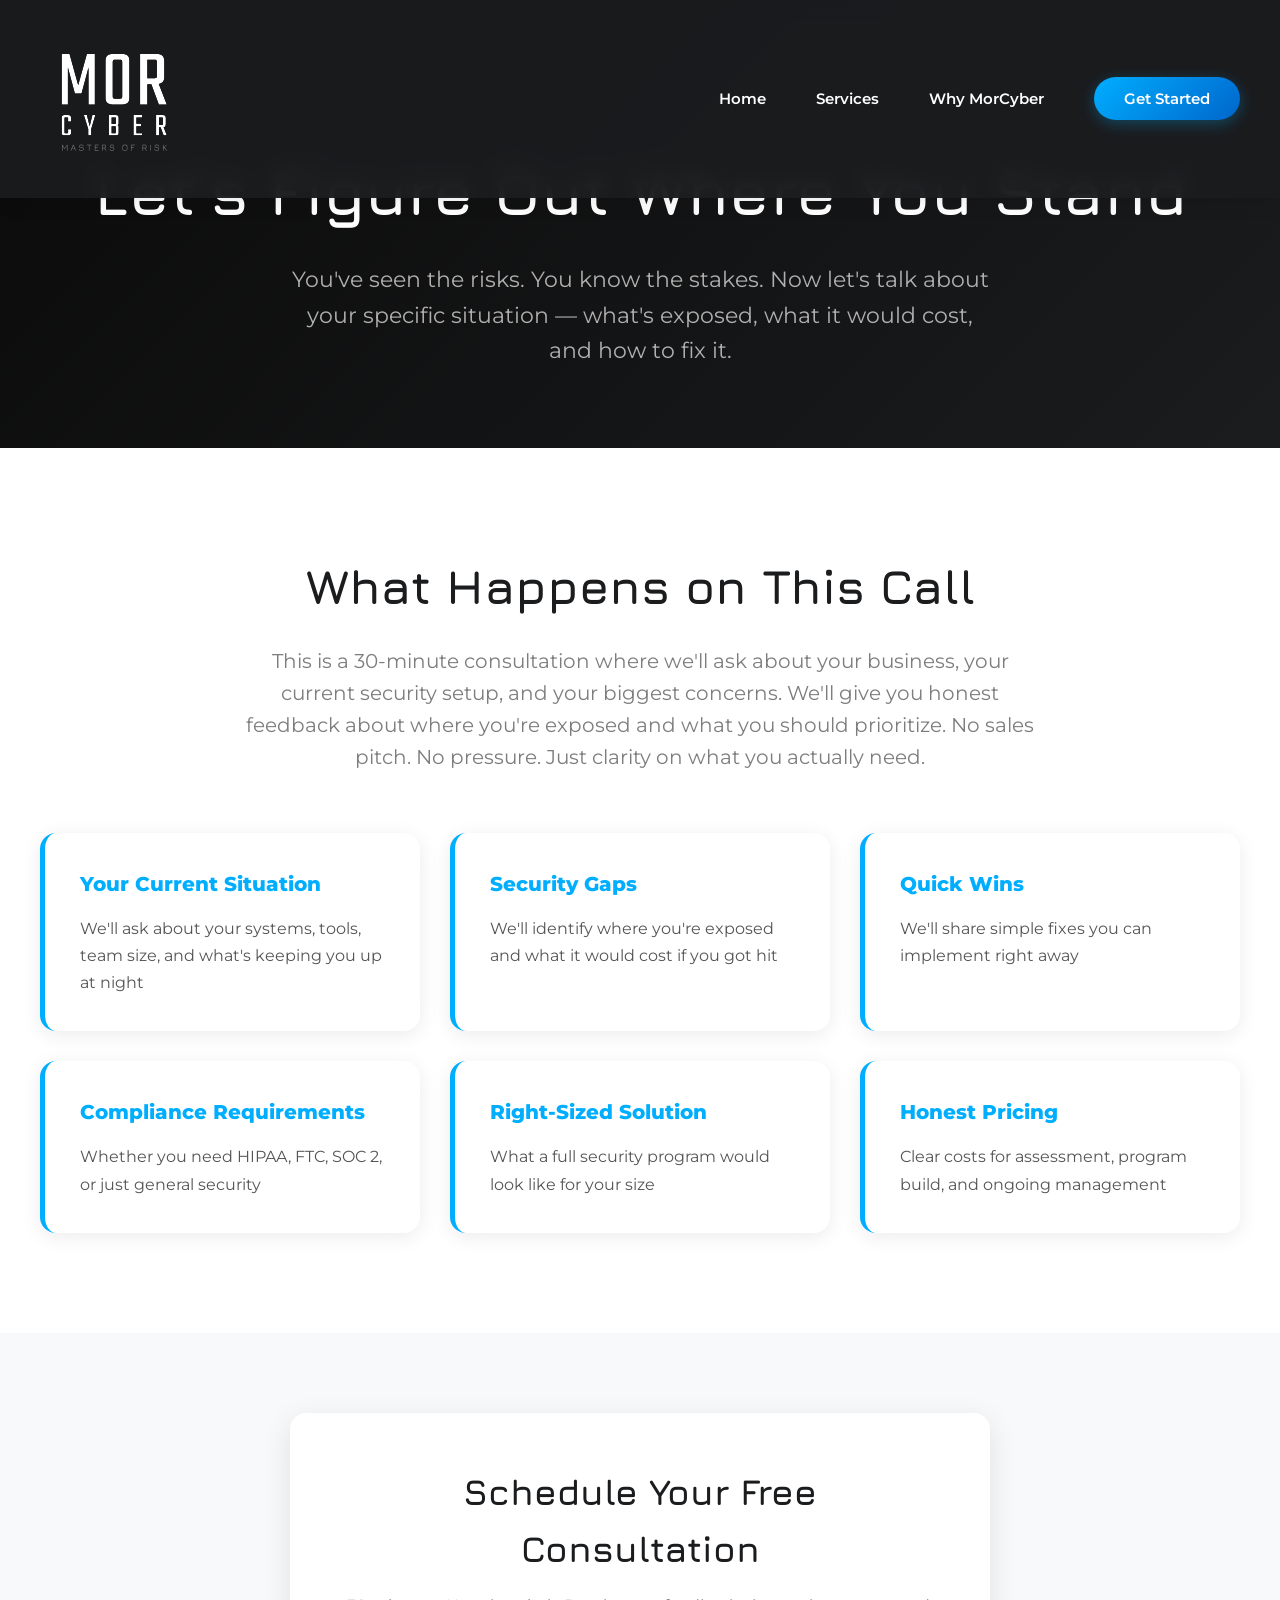
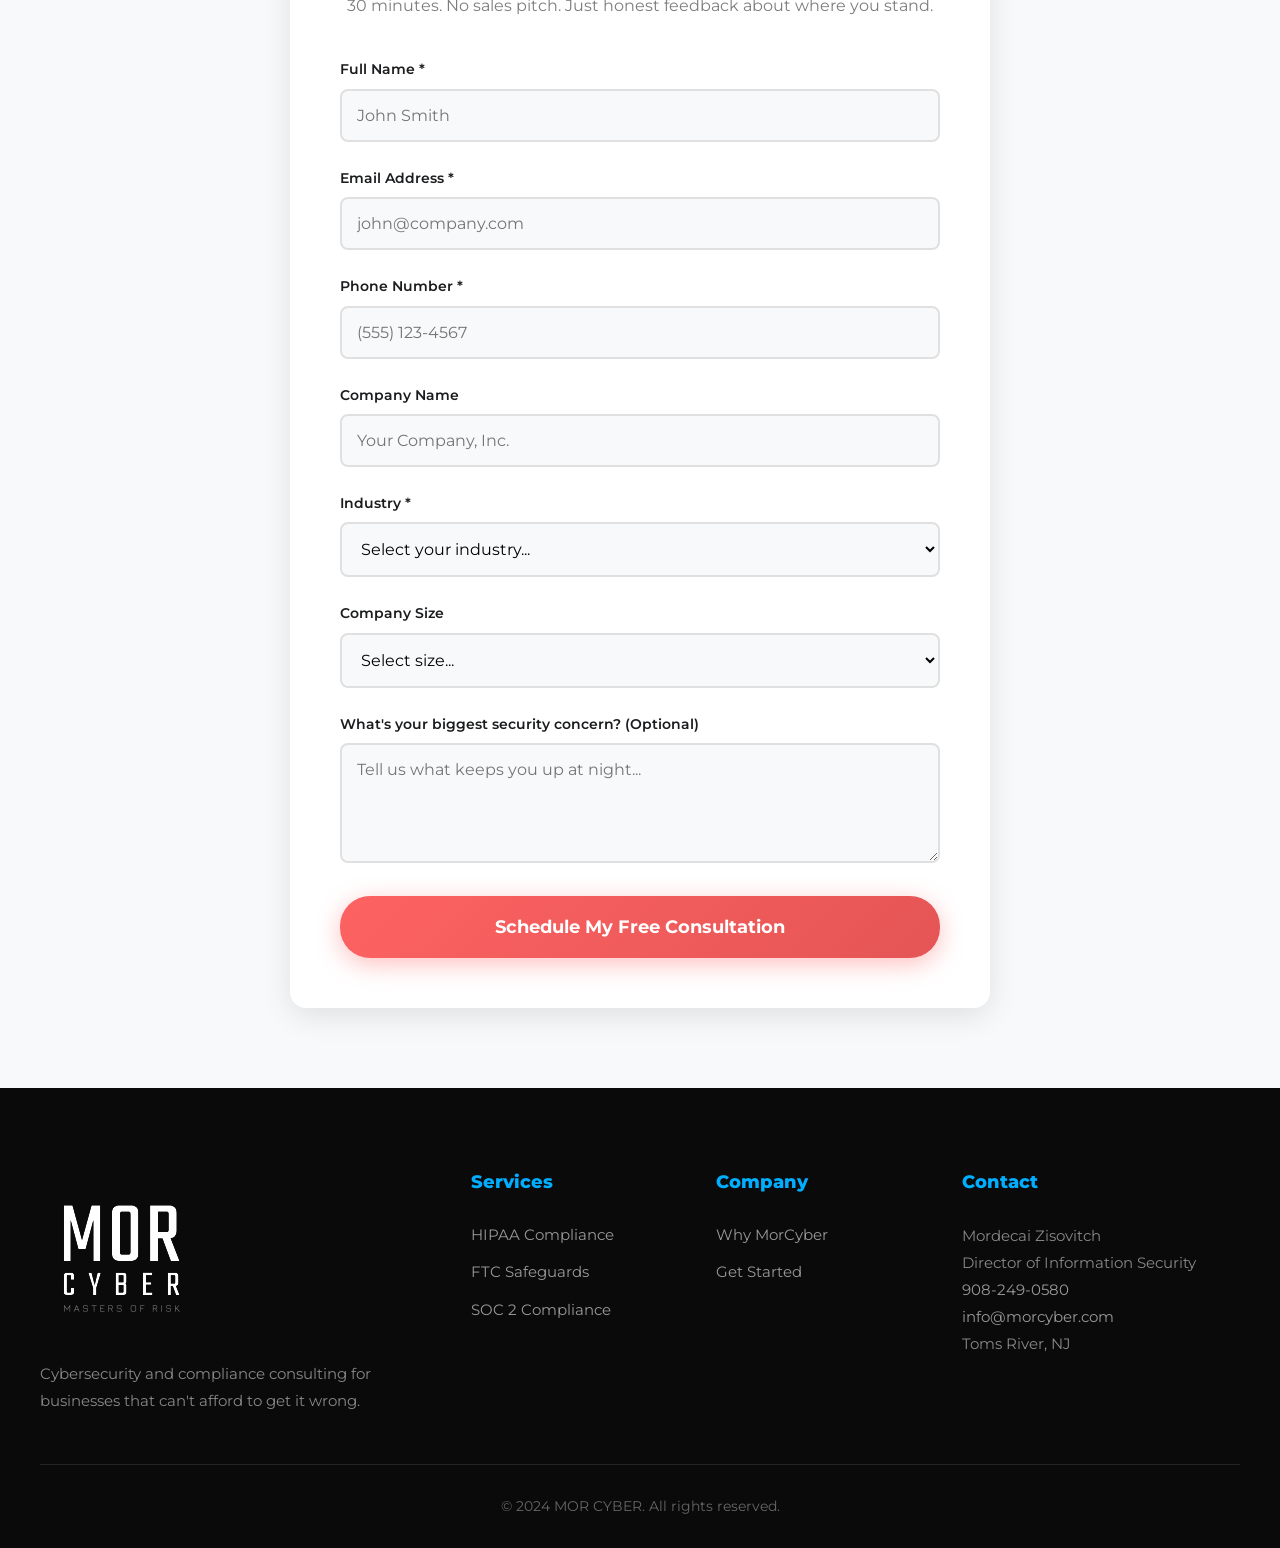
==== get-started.html @ 6b7b41a9 "Increase logo size in navigation and footer" ====
<!DOCTYPE html>
<html lang="en">
<head>
    <meta charset="UTF-8">
    <meta name="viewport" content="width=device-width, initial-scale=1.0">
    <title>Get Started - Free Consultation | MOR CYBER</title>
    <link rel="preconnect" href="https://fonts.googleapis.com">
    <link rel="preconnect" href="https://fonts.gstatic.com" crossorigin>
    <link href="https://fonts.googleapis.com/css2?family=Montserrat:wght@100;200;300;400;500;600;700;800;900&family=Jura:wght@300;400;500;600;700&family=Sofia+Sans+Condensed:wght@100;200;300;400;500;600;700;800;900&display=swap" rel="stylesheet">
    <style>
        @import url('https://fonts.googleapis.com/css2?family=Montserrat:wght@100;200;300;400;500;600;700;800;900&family=Jura:wght@300;400;500;600;700&family=Sofia+Sans+Condensed:wght@100;200;300;400;500;600;700;800;900&display=swap');
        
        * { margin: 0; padding: 0; box-sizing: border-box; }
        
        :root {
            --primary-white: #FFFFFF;
            --primary-black: #000000;
            --primary-gray: #7D7D7D;
            --accent-red: #FD6262;
            --accent-blue: #00AEFF;
            --dark-bg: #1B1C1E;
            --font-title: 'Jura', sans-serif;
            --font-body: 'Montserrat', sans-serif;
        }
        
        body { font-family: var(--font-body); color: var(--dark-bg); line-height: 1.6; }
        h1, h2, h3 { font-family: var(--font-title); }
        
        .navbar {
            position: fixed; top: 0; width: 100%;
            background: rgba(27, 28, 30, 0.95);
            backdrop-filter: blur(10px);
            padding: 20px 0; z-index: 1000;
            box-shadow: 0 2px 20px rgba(0,0,0,0.1);
        }
        .nav-container {
            max-width: 1400px; margin: 0 auto; padding: 0 40px;
            display: flex; justify-content: space-between; align-items: center;
        }
        .nav-menu {
            display: flex; list-style: none; gap: 50px; align-items: center;
        }
        .nav-menu a {
            color: var(--primary-white); text-decoration: none;
            font-weight: 600; font-size: 15px; transition: all 0.3s;
        }
        .nav-menu a:hover { color: var(--accent-blue); }
        .btn-nav {
            background: linear-gradient(135deg, var(--accent-blue) 0%, #0066cc 100%);
            padding: 12px 30px; border-radius: 30px;
            box-shadow: 0 4px 15px rgba(0,174,255,0.3);
        }
        
        .hero {
            background: linear-gradient(135deg, #0a0a0a 0%, var(--dark-bg) 100%);
            padding: 140px 40px 80px; text-align: center;
        }
        .hero h1 { font-size: 64px; font-weight: 700; color: var(--primary-white); margin-bottom: 20px; }
        .hero p { font-size: 22px; color: #b0b0b0; max-width: 700px; margin: 0 auto; }
        
        .section { padding: 100px 40px; }
        .container { max-width: 1400px; margin: 0 auto; }
        
        .what-grid { display: grid; grid-template-columns: repeat(3, 1fr); gap: 30px; margin-top: 40px; }
        .what-card {
            background: var(--primary-white);
            padding: 35px; border-radius: 16px;
            border-left: 5px solid var(--accent-blue);
            box-shadow: 0 4px 20px rgba(0,0,0,0.08);
        }
        .what-card h4 { font-size: 20px; color: var(--accent-blue); margin-bottom: 15px; font-weight: 800; }
        .what-card p { color: #555; line-height: 1.7; }
        
        .form-section { padding: 80px 40px; background: #f8f9fa; }
        .form-container {
            max-width: 700px; margin: 0 auto;
            background: var(--primary-white);
            padding: 50px; border-radius: 16px;
            box-shadow: 0 8px 30px rgba(0,0,0,0.1);
        }
        .form-group { margin-bottom: 25px; }
        .form-group label {
            display: block; font-weight: 600; margin-bottom: 8px;
            color: var(--dark-bg); font-size: 14px;
        }
        .form-group input,
        .form-group select,
        .form-group textarea {
            width: 100%; padding: 15px; font-size: 16px;
            font-family: var(--font-body);
            background: #f8f9fa; border: 2px solid #e0e0e0;
            border-radius: 8px; transition: border-color 0.3s;
        }
        .form-group input:focus,
        .form-group select:focus,
        .form-group textarea:focus {
            outline: none; border-color: var(--accent-blue);
            background: var(--primary-white);
        }
        .form-group textarea { min-height: 120px; resize: vertical; }
        .submit-btn {
            width: 100%; padding: 20px; font-size: 18px; font-weight: 700;
            font-family: var(--font-body);
            background: linear-gradient(135deg, var(--accent-red) 0%, #e55555 100%);
            color: var(--primary-white); border: none;
            border-radius: 30px; cursor: pointer;
            transition: all 0.3s;
            box-shadow: 0 6px 25px rgba(253,98,98,0.4);
        }
        .submit-btn:hover {
            transform: translateY(-3px);
            box-shadow: 0 8px 30px rgba(253,98,98,0.6);
        }
        
        .footer {
            background: #0a0a0a; color: var(--primary-white); padding: 80px 40px 30px;
        }
        .footer-content {
            max-width: 1400px; margin: 0 auto;
            display: grid; grid-template-columns: 2fr 1fr 1fr 1.5fr; gap: 60px;
            margin-bottom: 50px;
        }
        .footer-col h4 { color: var(--accent-blue); margin-bottom: 25px; font-size: 18px; font-weight: 800; }
        .footer-col ul { list-style: none; }
        .footer-col ul li { margin-bottom: 12px; }
        .footer-col a { color: #999; text-decoration: none; transition: color 0.3s; font-size: 15px; }
        .footer-col a:hover { color: var(--accent-blue); }
        .footer-col p { color: #888; font-size: 15px; line-height: 1.8; }
        .footer-bottom {
            border-top: 1px solid rgba(255,255,255,0.1);
            padding-top: 30px; text-align: center;
            max-width: 1400px; margin: 0 auto;
        }
        .footer-bottom p { color: #666; font-size: 14px; }
        
        @media (max-width: 1200px) {
            .what-grid { grid-template-columns: repeat(2, 1fr); }
        }
        @media (max-width: 768px) {
            .hero h1 { font-size: 42px; }
            .nav-menu { display: none; }
            .what-grid { grid-template-columns: 1fr; }
            .form-container { padding: 30px 20px; }
            .footer-content { grid-template-columns: 1fr; }
        }
    </style>
</head>
<body>
    <nav class="navbar">
        <div class="nav-container">
            <a href="index.html"><img src="MOR_Cyber_logo_.svg" alt="MOR CYBER" style="height: 150px;"></a>
            <ul class="nav-menu">
                <li><a href="index.html">Home</a></li>
                <li><a href="services.html">Services</a></li>
                <li><a href="why-morcyber.html">Why MorCyber</a></li>
                <li><a href="get-started.html" class="btn-nav">Get Started</a></li>
            </ul>
        </div>
    </nav>

    <section class="hero">
        <h1>Let's Figure Out Where You Stand</h1>
        <p>You've seen the risks. You know the stakes. Now let's talk about your specific situation — what's exposed, what it would cost, and how to fix it.</p>
    </section>

    <section class="section" style="background: white;">
        <div class="container">
            <div style="text-align: center; margin-bottom: 60px;">
                <h2 style="font-size: 48px; margin-bottom: 20px;">What Happens on This Call</h2>
                <p style="font-size: 20px; color: var(--primary-gray); max-width: 800px; margin: 0 auto;">This is a 30-minute consultation where we'll ask about your business, your current security setup, and your biggest concerns. We'll give you honest feedback about where you're exposed and what you should prioritize. No sales pitch. No pressure. Just clarity on what you actually need.</p>
            </div>

            <div class="what-grid">
                <div class="what-card">
                    <h4>Your Current Situation</h4>
                    <p>We'll ask about your systems, tools, team size, and what's keeping you up at night</p>
                </div>
                <div class="what-card">
                    <h4>Security Gaps</h4>
                    <p>We'll identify where you're exposed and what it would cost if you got hit</p>
                </div>
                <div class="what-card">
                    <h4>Quick Wins</h4>
                    <p>We'll share simple fixes you can implement right away</p>
                </div>
                <div class="what-card">
                    <h4>Compliance Requirements</h4>
                    <p>Whether you need HIPAA, FTC, SOC 2, or just general security</p>
                </div>
                <div class="what-card">
                    <h4>Right-Sized Solution</h4>
                    <p>What a full security program would look like for your size</p>
                </div>
                <div class="what-card">
                    <h4>Honest Pricing</h4>
                    <p>Clear costs for assessment, program build, and ongoing management</p>
                </div>
            </div>
        </div>
    </section>

    <section class="form-section">
        <div class="container">
            <div class="form-container">
                <h2 style="text-align: center; margin-bottom: 15px; font-size: 36px;">Schedule Your Free Consultation</h2>
                <p style="text-align: center; margin-bottom: 40px; color: var(--primary-gray); font-size: 16px;">30 minutes. No sales pitch. Just honest feedback about where you stand.</p>

                <form id="consultationForm">
                    <div class="form-group">
                        <label for="name">Full Name *</label>
                        <input type="text" id="name" name="name" required placeholder="John Smith">
                    </div>

                    <div class="form-group">
                        <label for="email">Email Address *</label>
                        <input type="email" id="email" name="email" required placeholder="john@company.com">
                    </div>

                    <div class="form-group">
                        <label for="phone">Phone Number *</label>
                        <input type="tel" id="phone" name="phone" required placeholder="(555) 123-4567">
                    </div>

                    <div class="form-group">
                        <label for="company">Company Name</label>
                        <input type="text" id="company" name="company" placeholder="Your Company, Inc.">
                    </div>

                    <div class="form-group">
                        <label for="industry">Industry *</label>
                        <select id="industry" name="industry" required>
                            <option value="">Select your industry...</option>
                            <option value="healthcare">Healthcare</option>
                            <option value="financial">Financial Services / Auto Dealers</option>
                            <option value="technology">Technology / SaaS</option>
                            <option value="professional">Professional Services</option>
                            <option value="manufacturing">Manufacturing</option>
                            <option value="retail">Retail / E-commerce</option>
                            <option value="other">Other</option>
                        </select>
                    </div>

                    <div class="form-group">
                        <label for="employees">Company Size</label>
                        <select id="employees" name="employees">
                            <option value="">Select size...</option>
                            <option value="1-10">1-10 employees</option>
                            <option value="11-50">11-50 employees</option>
                            <option value="51-200">51-200 employees</option>
                            <option value="201-500">201-500 employees</option>
                            <option value="500+">500+ employees</option>
                        </select>
                    </div>

                    <div class="form-group">
                        <label for="message">What's your biggest security concern? (Optional)</label>
                        <textarea id="message" name="message" placeholder="Tell us what keeps you up at night..."></textarea>
                    </div>

                    <button type="submit" class="submit-btn">Schedule My Free Consultation</button>
                </form>
            </div>
        </div>
    </section>

    <footer class="footer">
        <div class="footer-content">
            <div class="footer-col">
                <img src="MOR_Cyber_logo_.svg" alt="MOR CYBER" style="height: 165px; margin-bottom: 20px;">
                <p>Cybersecurity and compliance consulting for businesses that can't afford to get it wrong.</p>
            </div>
            <div class="footer-col">
                <h4>Services</h4>
                <ul>
                    <li><a href="services.html#hipaa">HIPAA Compliance</a></li>
                    <li><a href="services.html#ftc">FTC Safeguards</a></li>
                    <li><a href="services.html#soc2">SOC 2 Compliance</a></li>
                </ul>
            </div>
            <div class="footer-col">
                <h4>Company</h4>
                <ul>
                    <li><a href="why-morcyber.html">Why MorCyber</a></li>
                    <li><a href="get-started.html">Get Started</a></li>
                </ul>
            </div>
            <div class="footer-col">
                <h4>Contact</h4>
                <p>Mordecai Zisovitch<br>Director of Information Security</p>
                <p><a href="tel:908-249-0580">908-249-0580</a></p>
                <p><a href="mailto:info@morcyber.com">info@morcyber.com</a></p>
                <p>Toms River, NJ</p>
            </div>
        </div>
        <div class="footer-bottom">
            <p>&copy; 2024 MOR CYBER. All rights reserved.</p>
        </div>
    </footer>

    <script src="script.js"></script>
</body>
</html>
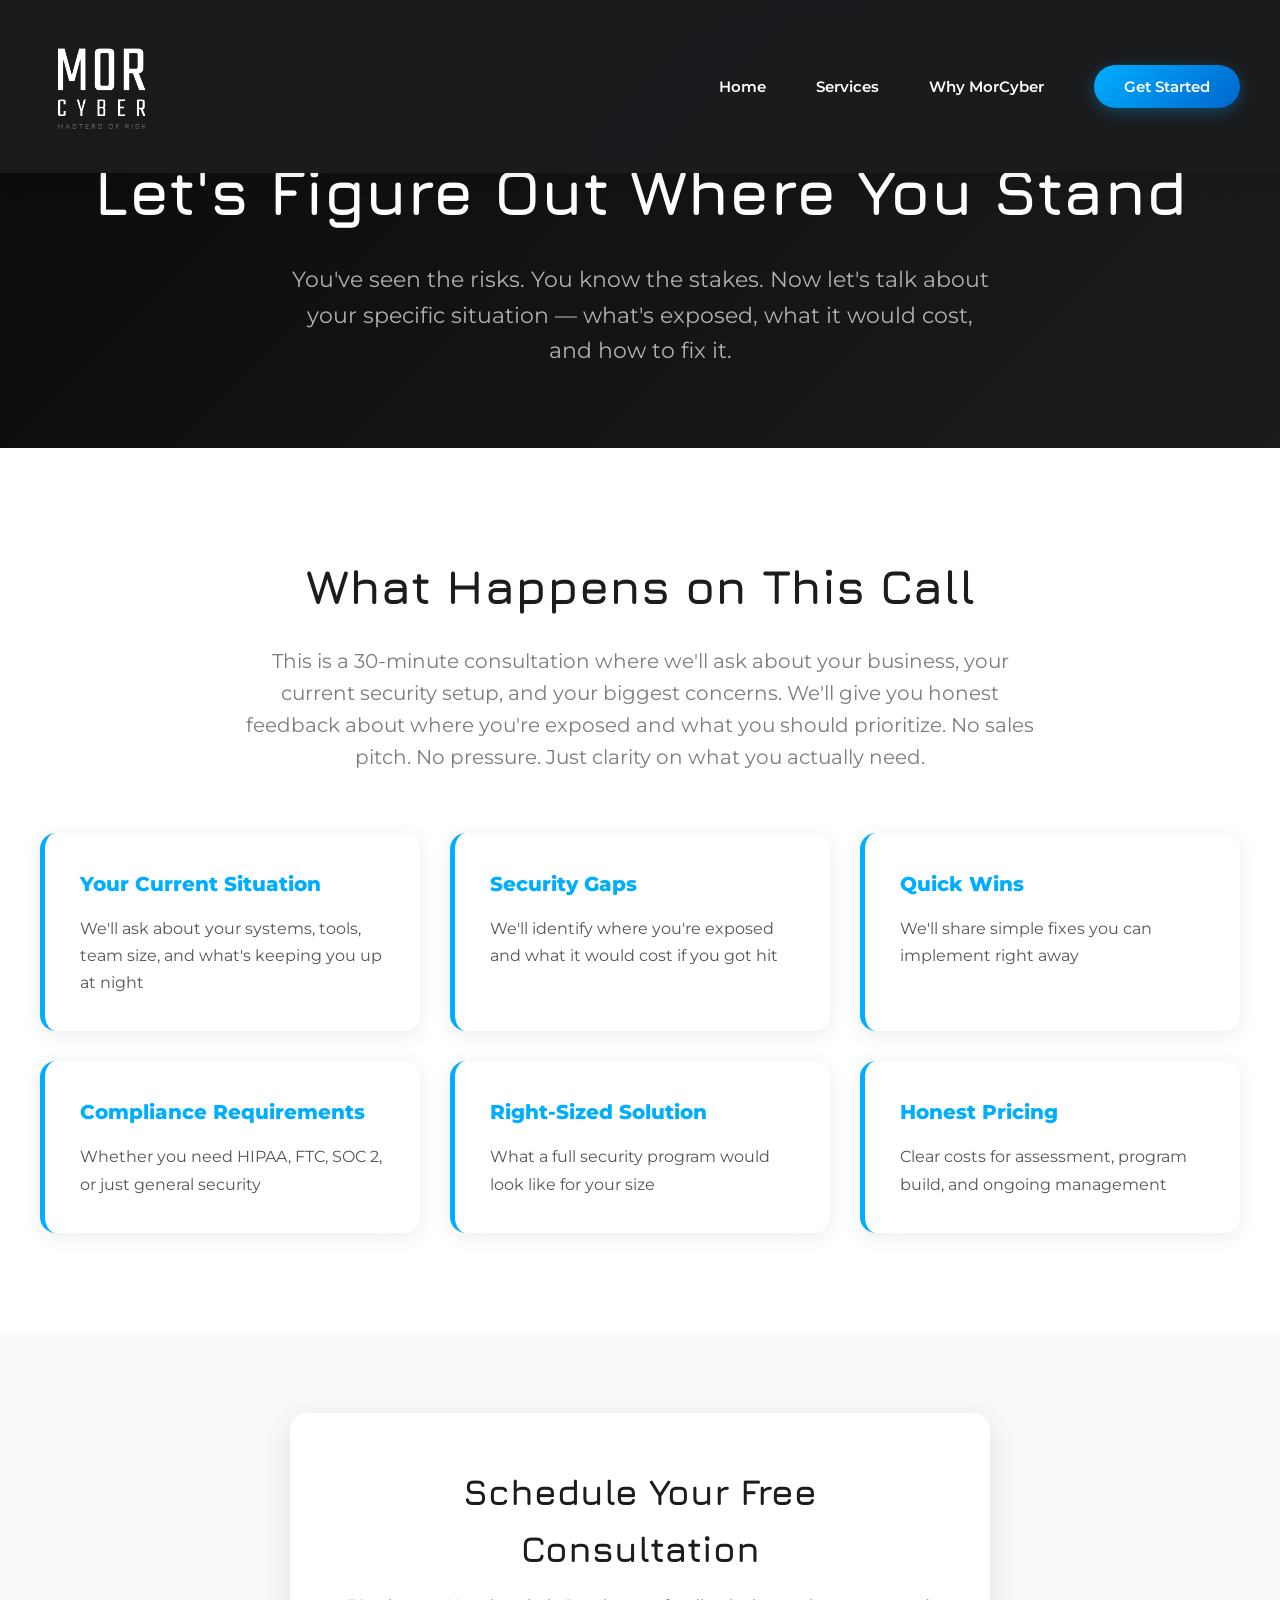
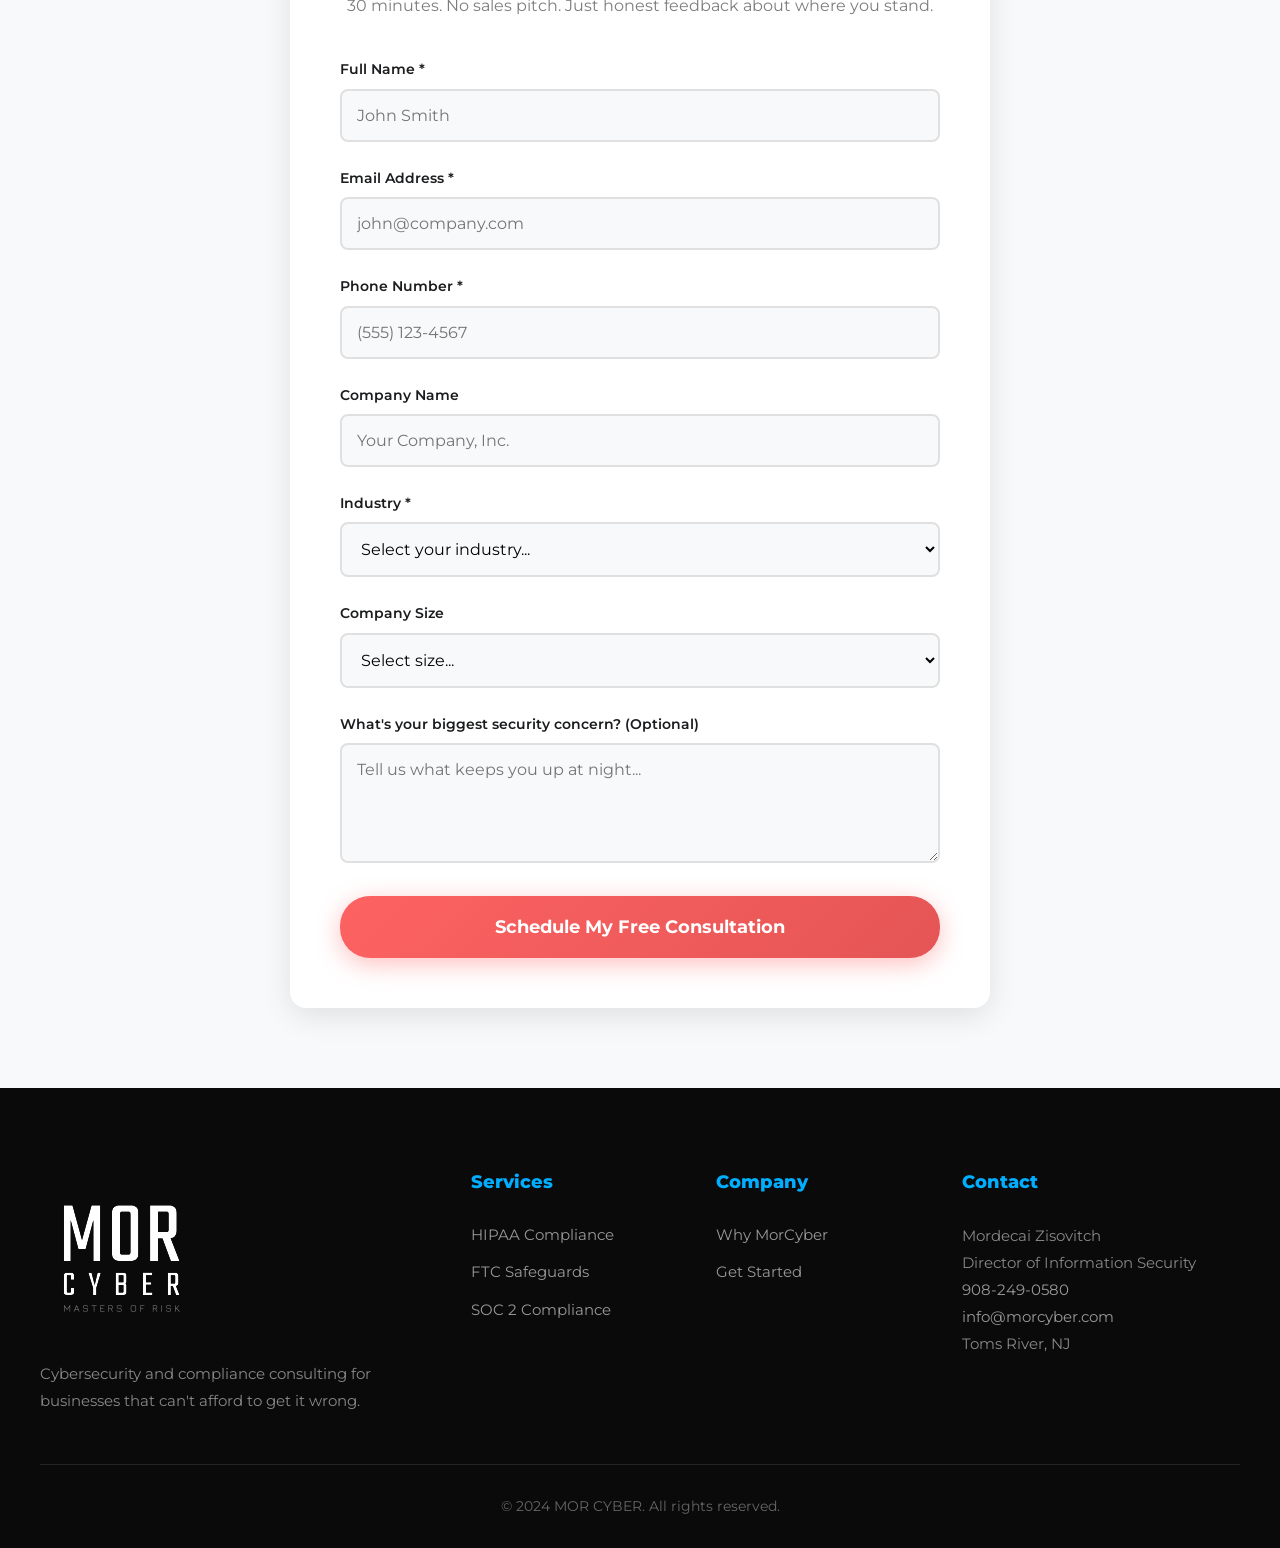
==== commit cc3b3851: "Change logo height in navbar from 150px to 125px Updated logo height in navigation bar." ====
--- a/get-started.html
+++ b/get-started.html
@@ -148,7 +148,7 @@
 <body>
     <nav class="navbar">
         <div class="nav-container">
-            <a href="index.html"><img src="MOR_Cyber_logo_.svg" alt="MOR CYBER" style="height: 150px;"></a>
+            <a href="index.html"><img src="MOR_Cyber_logo_.svg" alt="MOR CYBER" style="height: 125px;"></a>
             <ul class="nav-menu">
                 <li><a href="index.html">Home</a></li>
                 <li><a href="services.html">Services</a></li>
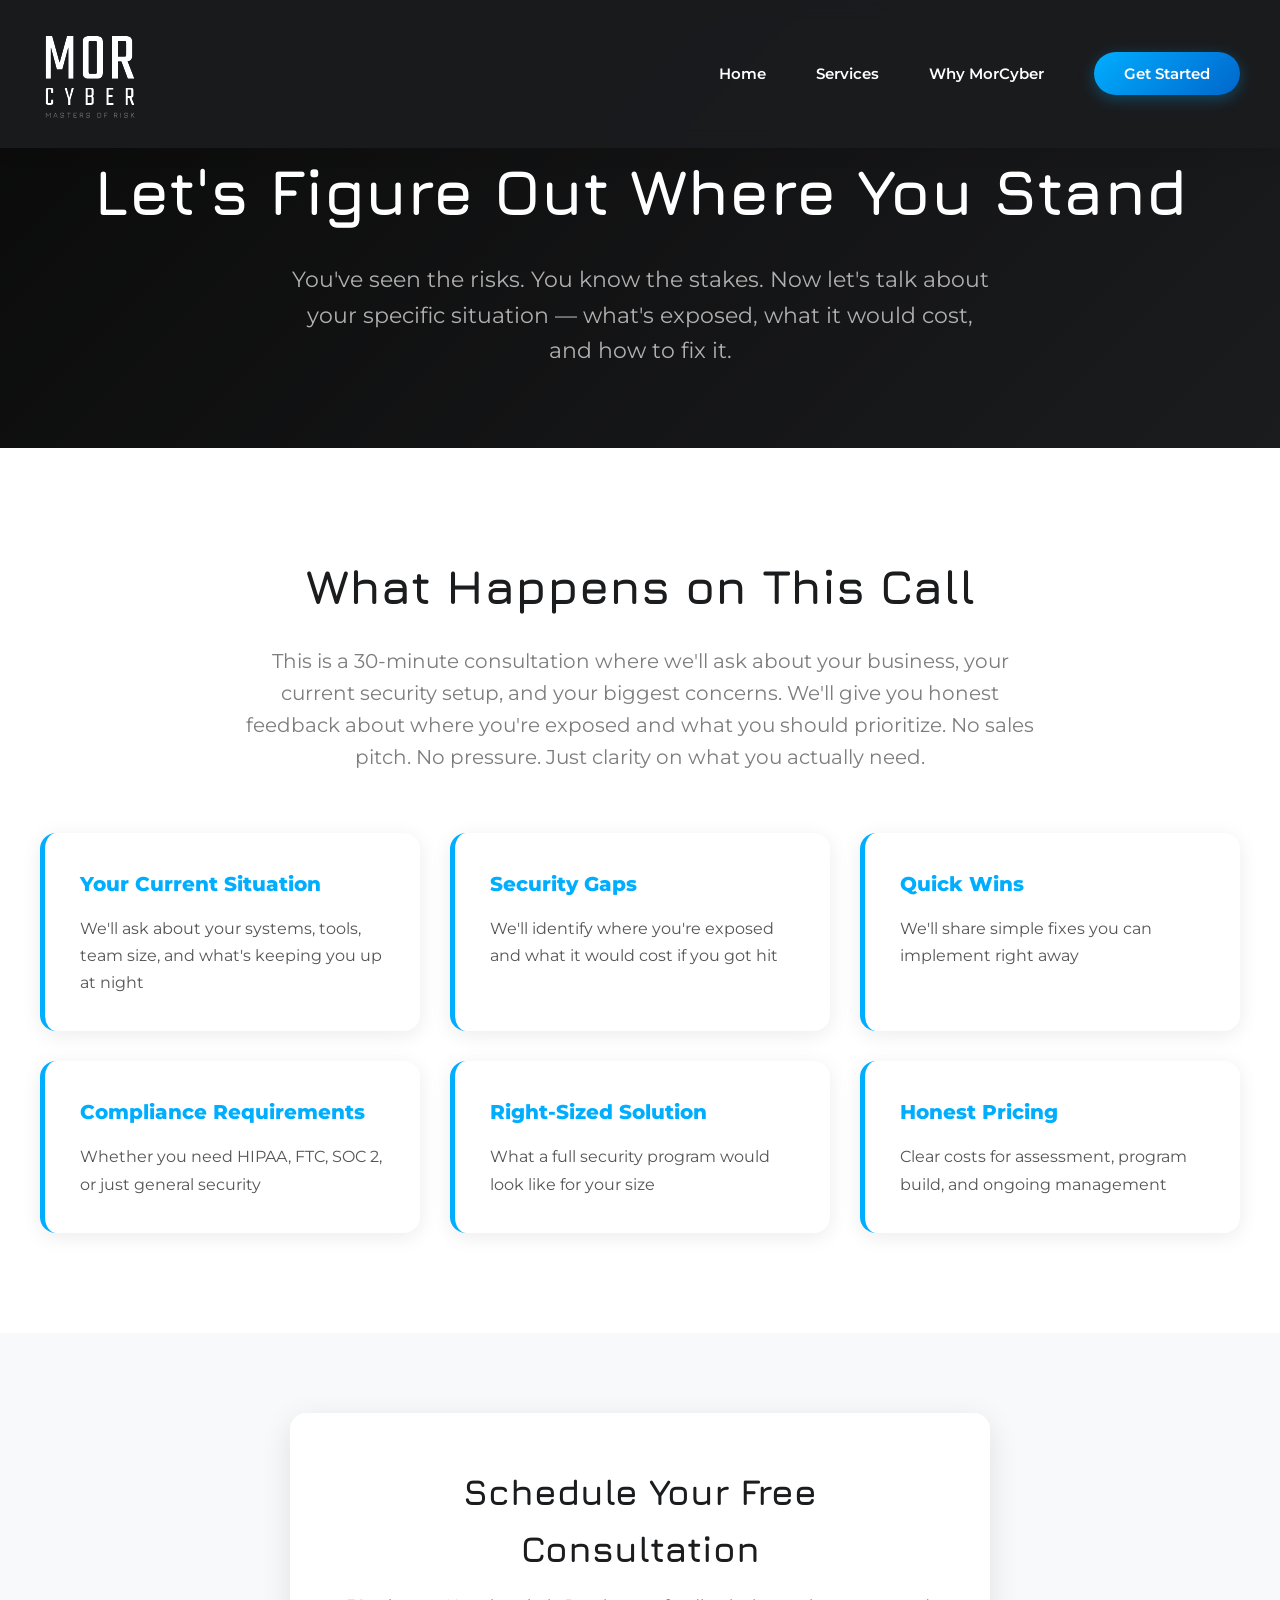
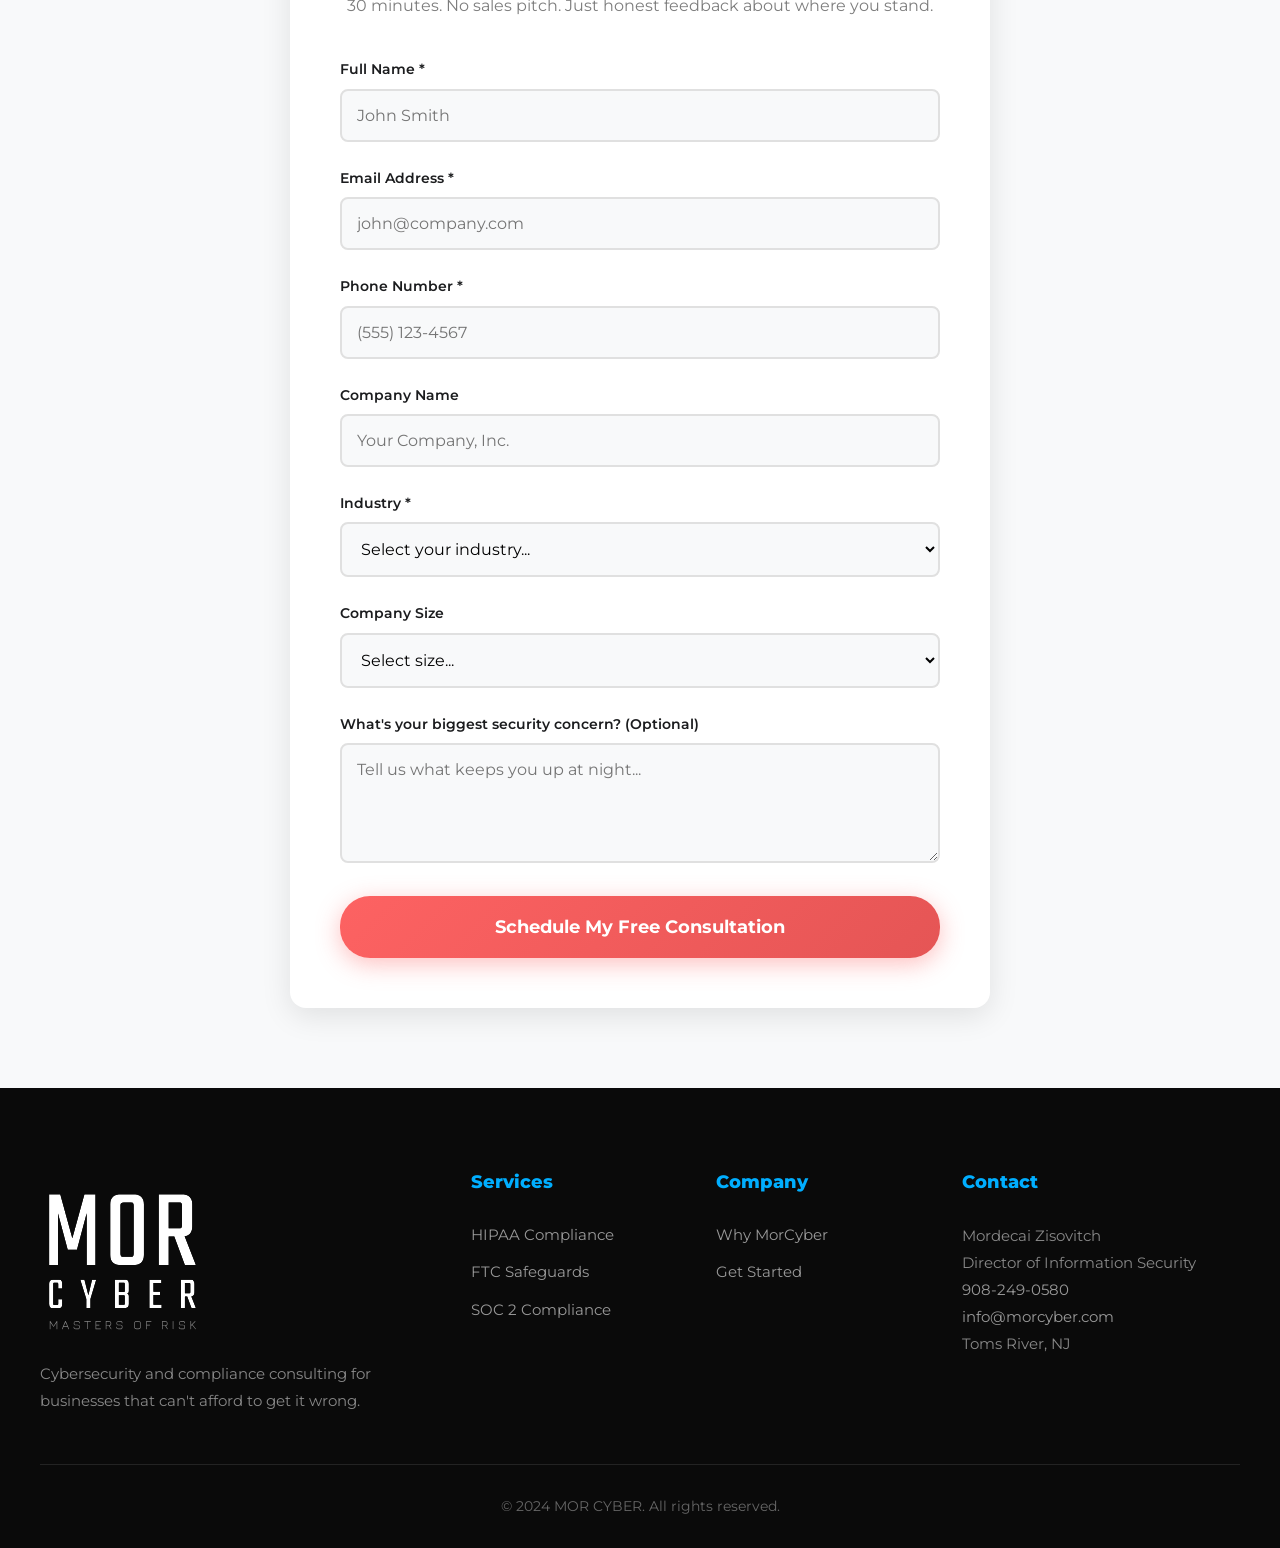
==== commit 1ea37644: "Change logo height in navbar from 125px to 100px Updated logo height in navigation bar." ====
--- a/get-started.html
+++ b/get-started.html
@@ -148,7 +148,7 @@
 <body>
     <nav class="navbar">
         <div class="nav-container">
-            <a href="index.html"><img src="MOR_Cyber_logo_.svg" alt="MOR CYBER" style="height: 125px;"></a>
+            <a href="index.html"><img src="MOR_Cyber_logo_.svg" alt="MOR CYBER" style="height: 100px;"></a>
             <ul class="nav-menu">
                 <li><a href="index.html">Home</a></li>
                 <li><a href="services.html">Services</a></li>
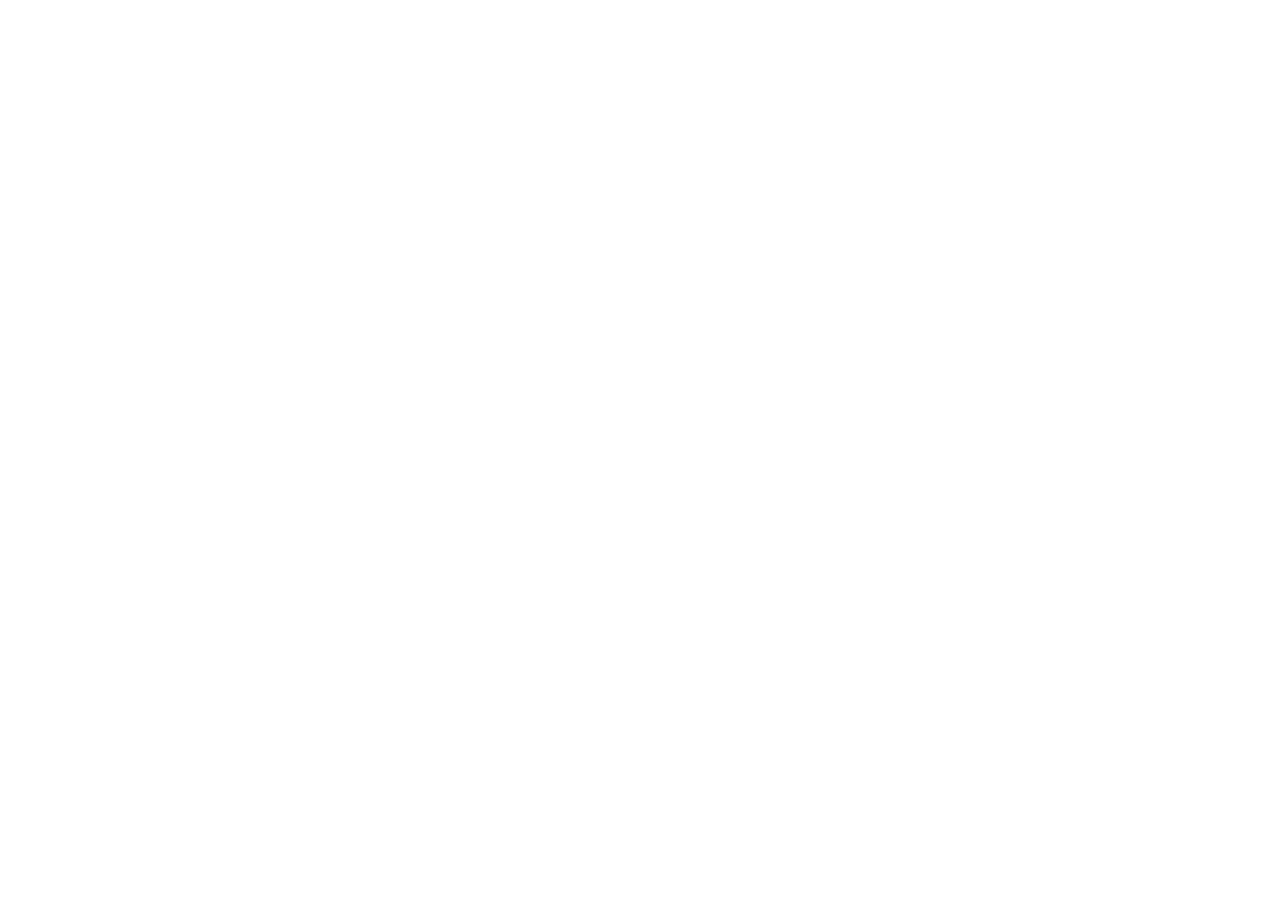
==== commit 0c585761: "Add files via upload" ====
--- a/get-started.html
+++ b/get-started.html
@@ -3,300 +3,51 @@
 <head>
     <meta charset="UTF-8">
     <meta name="viewport" content="width=device-width, initial-scale=1.0">
-    <title>Get Started - Free Consultation | MOR CYBER</title>
-    <link rel="preconnect" href="https://fonts.googleapis.com">
-    <link rel="preconnect" href="https://fonts.gstatic.com" crossorigin>
-    <link href="https://fonts.googleapis.com/css2?family=Montserrat:wght@100;200;300;400;500;600;700;800;900&family=Jura:wght@300;400;500;600;700&family=Sofia+Sans+Condensed:wght@100;200;300;400;500;600;700;800;900&display=swap" rel="stylesheet">
+    <title>Schedule Consultation - MOR CYBER</title>
+    <meta http-equiv="refresh" content="0; url=https://api.leadconnectorhq.com/widget/booking/ksTohxYXbGWFsCw7DhUz">
     <style>
-        @import url('https://fonts.googleapis.com/css2?family=Montserrat:wght@100;200;300;400;500;600;700;800;900&family=Jura:wght@300;400;500;600;700&family=Sofia+Sans+Condensed:wght@100;200;300;400;500;600;700;800;900&display=swap');
-        
-        * { margin: 0; padding: 0; box-sizing: border-box; }
-        
-        :root {
-            --primary-white: #FFFFFF;
-            --primary-black: #000000;
-            --primary-gray: #7D7D7D;
-            --accent-red: #FD6262;
-            --accent-blue: #00AEFF;
-            --dark-bg: #1B1C1E;
-            --font-title: 'Jura', sans-serif;
-            --font-body: 'Montserrat', sans-serif;
+        body {
+            font-family: 'Montserrat', sans-serif;
+            display: flex;
+            align-items: center;
+            justify-content: center;
+            min-height: 100vh;
+            background: linear-gradient(135deg, #0a0a0a 0%, #1B1C1E 100%);
+            color: white;
+            text-align: center;
+            padding: 20px;
         }
-        
-        body { font-family: var(--font-body); color: var(--dark-bg); line-height: 1.6; }
-        h1, h2, h3 { font-family: var(--font-title); }
-        
-        .navbar {
-            position: fixed; top: 0; width: 100%;
-            background: rgba(27, 28, 30, 0.95);
-            backdrop-filter: blur(10px);
-            padding: 20px 0; z-index: 1000;
-            box-shadow: 0 2px 20px rgba(0,0,0,0.1);
+        .redirect-message {
+            max-width: 600px;
         }
-        .nav-container {
-            max-width: 1400px; margin: 0 auto; padding: 0 40px;
-            display: flex; justify-content: space-between; align-items: center;
+        .redirect-message h1 {
+            font-size: 36px;
+            margin-bottom: 20px;
+            color: #00AEFF;
         }
-        .nav-menu {
-            display: flex; list-style: none; gap: 50px; align-items: center;
+        .redirect-message p {
+            font-size: 18px;
+            margin-bottom: 30px;
+            color: #b0b0b0;
         }
-        .nav-menu a {
-            color: var(--primary-white); text-decoration: none;
-            font-weight: 600; font-size: 15px; transition: all 0.3s;
-        }
-        .nav-menu a:hover { color: var(--accent-blue); }
-        .btn-nav {
-            background: linear-gradient(135deg, var(--accent-blue) 0%, #0066cc 100%);
-            padding: 12px 30px; border-radius: 30px;
-            box-shadow: 0 4px 15px rgba(0,174,255,0.3);
-        }
-        
-        .hero {
-            background: linear-gradient(135deg, #0a0a0a 0%, var(--dark-bg) 100%);
-            padding: 140px 40px 80px; text-align: center;
-        }
-        .hero h1 { font-size: 64px; font-weight: 700; color: var(--primary-white); margin-bottom: 20px; }
-        .hero p { font-size: 22px; color: #b0b0b0; max-width: 700px; margin: 0 auto; }
-        
-        .section { padding: 100px 40px; }
-        .container { max-width: 1400px; margin: 0 auto; }
-        
-        .what-grid { display: grid; grid-template-columns: repeat(3, 1fr); gap: 30px; margin-top: 40px; }
-        .what-card {
-            background: var(--primary-white);
-            padding: 35px; border-radius: 16px;
-            border-left: 5px solid var(--accent-blue);
-            box-shadow: 0 4px 20px rgba(0,0,0,0.08);
-        }
-        .what-card h4 { font-size: 20px; color: var(--accent-blue); margin-bottom: 15px; font-weight: 800; }
-        .what-card p { color: #555; line-height: 1.7; }
-        
-        .form-section { padding: 80px 40px; background: #f8f9fa; }
-        .form-container {
-            max-width: 700px; margin: 0 auto;
-            background: var(--primary-white);
-            padding: 50px; border-radius: 16px;
-            box-shadow: 0 8px 30px rgba(0,0,0,0.1);
-        }
-        .form-group { margin-bottom: 25px; }
-        .form-group label {
-            display: block; font-weight: 600; margin-bottom: 8px;
-            color: var(--dark-bg); font-size: 14px;
-        }
-        .form-group input,
-        .form-group select,
-        .form-group textarea {
-            width: 100%; padding: 15px; font-size: 16px;
-            font-family: var(--font-body);
-            background: #f8f9fa; border: 2px solid #e0e0e0;
-            border-radius: 8px; transition: border-color 0.3s;
-        }
-        .form-group input:focus,
-        .form-group select:focus,
-        .form-group textarea:focus {
-            outline: none; border-color: var(--accent-blue);
-            background: var(--primary-white);
-        }
-        .form-group textarea { min-height: 120px; resize: vertical; }
-        .submit-btn {
-            width: 100%; padding: 20px; font-size: 18px; font-weight: 700;
-            font-family: var(--font-body);
-            background: linear-gradient(135deg, var(--accent-red) 0%, #e55555 100%);
-            color: var(--primary-white); border: none;
-            border-radius: 30px; cursor: pointer;
-            transition: all 0.3s;
-            box-shadow: 0 6px 25px rgba(253,98,98,0.4);
-        }
-        .submit-btn:hover {
-            transform: translateY(-3px);
-            box-shadow: 0 8px 30px rgba(253,98,98,0.6);
-        }
-        
-        .footer {
-            background: #0a0a0a; color: var(--primary-white); padding: 80px 40px 30px;
-        }
-        .footer-content {
-            max-width: 1400px; margin: 0 auto;
-            display: grid; grid-template-columns: 2fr 1fr 1fr 1.5fr; gap: 60px;
-            margin-bottom: 50px;
-        }
-        .footer-col h4 { color: var(--accent-blue); margin-bottom: 25px; font-size: 18px; font-weight: 800; }
-        .footer-col ul { list-style: none; }
-        .footer-col ul li { margin-bottom: 12px; }
-        .footer-col a { color: #999; text-decoration: none; transition: color 0.3s; font-size: 15px; }
-        .footer-col a:hover { color: var(--accent-blue); }
-        .footer-col p { color: #888; font-size: 15px; line-height: 1.8; }
-        .footer-bottom {
-            border-top: 1px solid rgba(255,255,255,0.1);
-            padding-top: 30px; text-align: center;
-            max-width: 1400px; margin: 0 auto;
-        }
-        .footer-bottom p { color: #666; font-size: 14px; }
-        
-        @media (max-width: 1200px) {
-            .what-grid { grid-template-columns: repeat(2, 1fr); }
-        }
-        @media (max-width: 768px) {
-            .hero h1 { font-size: 42px; }
-            .nav-menu { display: none; }
-            .what-grid { grid-template-columns: 1fr; }
-            .form-container { padding: 30px 20px; }
-            .footer-content { grid-template-columns: 1fr; }
+        .btn {
+            display: inline-block;
+            padding: 18px 40px;
+            background: linear-gradient(135deg, #FD6262 0%, #e55555 100%);
+            color: white;
+            text-decoration: none;
+            border-radius: 30px;
+            font-weight: 700;
+            font-size: 16px;
         }
     </style>
 </head>
 <body>
-    <nav class="navbar">
-        <div class="nav-container">
-            <a href="index.html"><img src="MOR_Cyber_logo_.svg" alt="MOR CYBER" style="height: 100px;"></a>
-            <ul class="nav-menu">
-                <li><a href="index.html">Home</a></li>
-                <li><a href="services.html">Services</a></li>
-                <li><a href="why-morcyber.html">Why MorCyber</a></li>
-                <li><a href="get-started.html" class="btn-nav">Get Started</a></li>
-            </ul>
-        </div>
-    </nav>
-
-    <section class="hero">
-        <h1>Let's Figure Out Where You Stand</h1>
-        <p>You've seen the risks. You know the stakes. Now let's talk about your specific situation — what's exposed, what it would cost, and how to fix it.</p>
-    </section>
-
-    <section class="section" style="background: white;">
-        <div class="container">
-            <div style="text-align: center; margin-bottom: 60px;">
-                <h2 style="font-size: 48px; margin-bottom: 20px;">What Happens on This Call</h2>
-                <p style="font-size: 20px; color: var(--primary-gray); max-width: 800px; margin: 0 auto;">This is a 30-minute consultation where we'll ask about your business, your current security setup, and your biggest concerns. We'll give you honest feedback about where you're exposed and what you should prioritize. No sales pitch. No pressure. Just clarity on what you actually need.</p>
-            </div>
-
-            <div class="what-grid">
-                <div class="what-card">
-                    <h4>Your Current Situation</h4>
-                    <p>We'll ask about your systems, tools, team size, and what's keeping you up at night</p>
-                </div>
-                <div class="what-card">
-                    <h4>Security Gaps</h4>
-                    <p>We'll identify where you're exposed and what it would cost if you got hit</p>
-                </div>
-                <div class="what-card">
-                    <h4>Quick Wins</h4>
-                    <p>We'll share simple fixes you can implement right away</p>
-                </div>
-                <div class="what-card">
-                    <h4>Compliance Requirements</h4>
-                    <p>Whether you need HIPAA, FTC, SOC 2, or just general security</p>
-                </div>
-                <div class="what-card">
-                    <h4>Right-Sized Solution</h4>
-                    <p>What a full security program would look like for your size</p>
-                </div>
-                <div class="what-card">
-                    <h4>Honest Pricing</h4>
-                    <p>Clear costs for assessment, program build, and ongoing management</p>
-                </div>
-            </div>
-        </div>
-    </section>
-
-    <section class="form-section">
-        <div class="container">
-            <div class="form-container">
-                <h2 style="text-align: center; margin-bottom: 15px; font-size: 36px;">Schedule Your Free Consultation</h2>
-                <p style="text-align: center; margin-bottom: 40px; color: var(--primary-gray); font-size: 16px;">30 minutes. No sales pitch. Just honest feedback about where you stand.</p>
-
-                <form id="consultationForm">
-                    <div class="form-group">
-                        <label for="name">Full Name *</label>
-                        <input type="text" id="name" name="name" required placeholder="John Smith">
-                    </div>
-
-                    <div class="form-group">
-                        <label for="email">Email Address *</label>
-                        <input type="email" id="email" name="email" required placeholder="john@company.com">
-                    </div>
-
-                    <div class="form-group">
-                        <label for="phone">Phone Number *</label>
-                        <input type="tel" id="phone" name="phone" required placeholder="(555) 123-4567">
-                    </div>
-
-                    <div class="form-group">
-                        <label for="company">Company Name</label>
-                        <input type="text" id="company" name="company" placeholder="Your Company, Inc.">
-                    </div>
-
-                    <div class="form-group">
-                        <label for="industry">Industry *</label>
-                        <select id="industry" name="industry" required>
-                            <option value="">Select your industry...</option>
-                            <option value="healthcare">Healthcare</option>
-                            <option value="financial">Financial Services / Auto Dealers</option>
-                            <option value="technology">Technology / SaaS</option>
-                            <option value="professional">Professional Services</option>
-                            <option value="manufacturing">Manufacturing</option>
-                            <option value="retail">Retail / E-commerce</option>
-                            <option value="other">Other</option>
-                        </select>
-                    </div>
-
-                    <div class="form-group">
-                        <label for="employees">Company Size</label>
-                        <select id="employees" name="employees">
-                            <option value="">Select size...</option>
-                            <option value="1-10">1-10 employees</option>
-                            <option value="11-50">11-50 employees</option>
-                            <option value="51-200">51-200 employees</option>
-                            <option value="201-500">201-500 employees</option>
-                            <option value="500+">500+ employees</option>
-                        </select>
-                    </div>
-
-                    <div class="form-group">
-                        <label for="message">What's your biggest security concern? (Optional)</label>
-                        <textarea id="message" name="message" placeholder="Tell us what keeps you up at night..."></textarea>
-                    </div>
-
-                    <button type="submit" class="submit-btn">Schedule My Free Consultation</button>
-                </form>
-            </div>
-        </div>
-    </section>
-
-    <footer class="footer">
-        <div class="footer-content">
-            <div class="footer-col">
-                <img src="MOR_Cyber_logo_.svg" alt="MOR CYBER" style="height: 165px; margin-bottom: 20px;">
-                <p>Cybersecurity and compliance consulting for businesses that can't afford to get it wrong.</p>
-            </div>
-            <div class="footer-col">
-                <h4>Services</h4>
-                <ul>
-                    <li><a href="services.html#hipaa">HIPAA Compliance</a></li>
-                    <li><a href="services.html#ftc">FTC Safeguards</a></li>
-                    <li><a href="services.html#soc2">SOC 2 Compliance</a></li>
-                </ul>
-            </div>
-            <div class="footer-col">
-                <h4>Company</h4>
-                <ul>
-                    <li><a href="why-morcyber.html">Why MorCyber</a></li>
-                    <li><a href="get-started.html">Get Started</a></li>
-                </ul>
-            </div>
-            <div class="footer-col">
-                <h4>Contact</h4>
-                <p>Mordecai Zisovitch<br>Director of Information Security</p>
-                <p><a href="tel:908-249-0580">908-249-0580</a></p>
-                <p><a href="mailto:info@morcyber.com">info@morcyber.com</a></p>
-                <p>Toms River, NJ</p>
-            </div>
-        </div>
-        <div class="footer-bottom">
-            <p>&copy; 2024 MOR CYBER. All rights reserved.</p>
-        </div>
-    </footer>
-
-    <script src="script.js"></script>
+    <div class="redirect-message">
+        <h1>Redirecting to Booking Calendar...</h1>
+        <p>You're being redirected to schedule your free consultation.</p>
+        <p>If you're not redirected automatically, click the button below:</p>
+        <a href="https://api.leadconnectorhq.com/widget/booking/ksTohxYXbGWFsCw7DhUz" class="btn">Schedule Now</a>
+    </div>
 </body>
 </html>
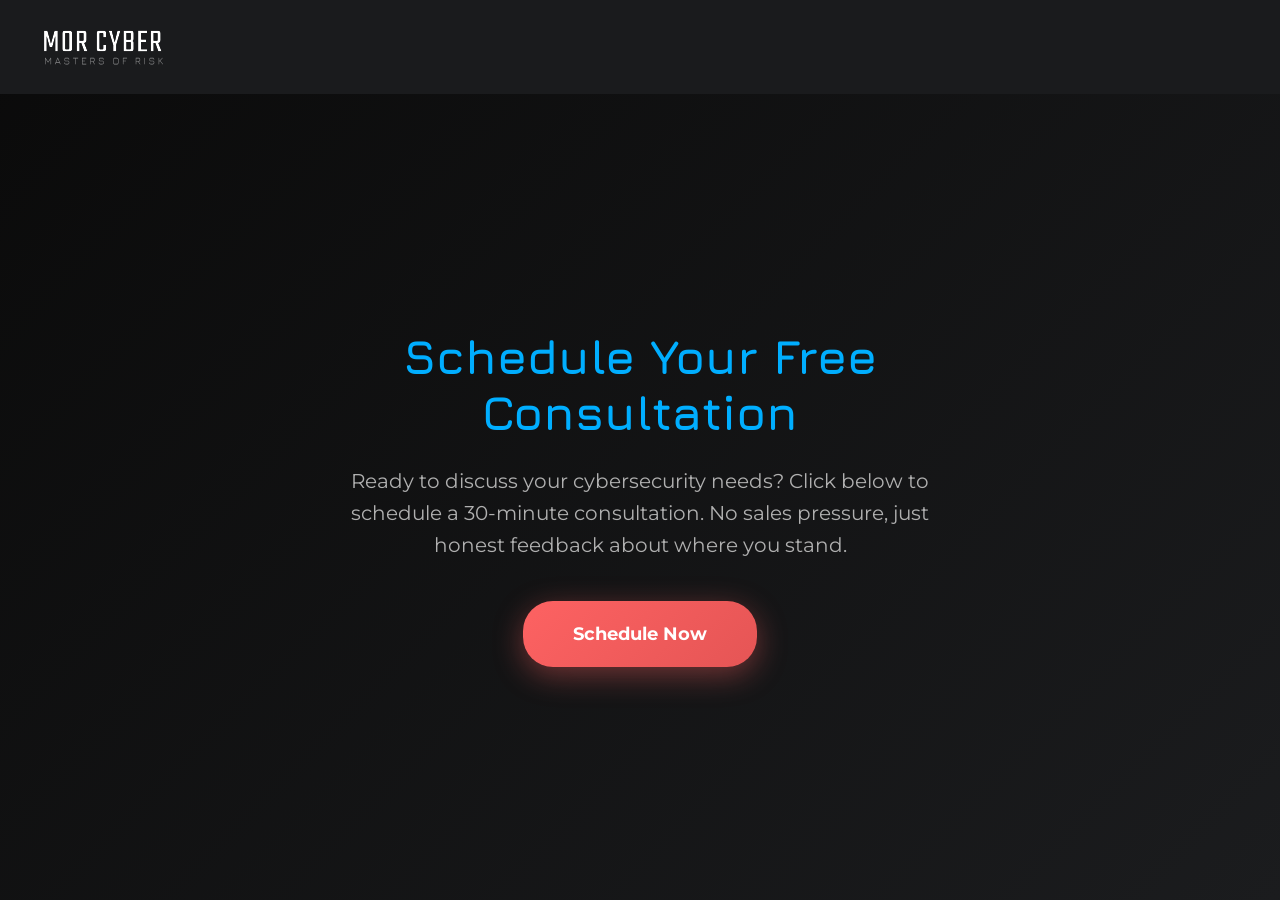
==== commit fd1e99e0: "Add files via upload" ====
--- a/get-started.html
+++ b/get-started.html
@@ -4,50 +4,96 @@
     <meta charset="UTF-8">
     <meta name="viewport" content="width=device-width, initial-scale=1.0">
     <title>Schedule Consultation - MOR CYBER</title>
-    <meta http-equiv="refresh" content="0; url=https://api.leadconnectorhq.com/widget/booking/ksTohxYXbGWFsCw7DhUz">
+    <link rel="preconnect" href="https://fonts.googleapis.com">
+    <link rel="preconnect" href="https://fonts.gstatic.com" crossorigin>
+    <link href="https://fonts.googleapis.com/css2?family=Montserrat:wght@400;600;700;800;900&family=Jura:wght@300;400;500;600;700&display=swap" rel="stylesheet">
     <style>
+        * { margin: 0; padding: 0; box-sizing: border-box; }
+        
         body {
             font-family: 'Montserrat', sans-serif;
+            background: linear-gradient(135deg, #0a0a0a 0%, #1B1C1E 100%);
+            color: white;
+            min-height: 100vh;
+            display: flex;
+            flex-direction: column;
+        }
+        
+        .navbar {
+            background: rgba(27, 28, 30, 0.95);
+            padding: 20px 40px;
+            display: flex;
+            justify-content: space-between;
+            align-items: center;
+        }
+        
+        .logo { height: 50px; }
+        
+        .container {
+            flex: 1;
             display: flex;
             align-items: center;
             justify-content: center;
-            min-height: 100vh;
-            background: linear-gradient(135deg, #0a0a0a 0%, #1B1C1E 100%);
-            color: white;
+            padding: 40px 20px;
+        }
+        
+        .content {
+            max-width: 600px;
             text-align: center;
-            padding: 20px;
         }
-        .redirect-message {
-            max-width: 600px;
+        
+        h1 {
+            font-family: 'Jura', sans-serif;
+            font-size: 48px;
+            color: #00AEFF;
+            margin-bottom: 25px;
         }
-        .redirect-message h1 {
-            font-size: 36px;
-            margin-bottom: 20px;
-            color: #00AEFF;
+        
+        p {
+            font-size: 20px;
+            color: #b0b0b0;
+            margin-bottom: 40px;
+            line-height: 1.6;
         }
-        .redirect-message p {
-            font-size: 18px;
-            margin-bottom: 30px;
-            color: #b0b0b0;
-        }
+        
         .btn {
             display: inline-block;
-            padding: 18px 40px;
+            padding: 22px 50px;
             background: linear-gradient(135deg, #FD6262 0%, #e55555 100%);
             color: white;
             text-decoration: none;
             border-radius: 30px;
             font-weight: 700;
-            font-size: 16px;
+            font-size: 18px;
+            transition: all 0.3s;
+            box-shadow: 0 8px 30px rgba(253,98,98,0.4);
+        }
+        
+        .btn:hover {
+            transform: translateY(-3px);
+            box-shadow: 0 12px 40px rgba(253,98,98,0.6);
+        }
+        
+        @media (max-width: 768px) {
+            h1 { font-size: 36px; }
+            p { font-size: 18px; }
+            .navbar { padding: 15px 20px; }
         }
     </style>
 </head>
 <body>
-    <div class="redirect-message">
-        <h1>Redirecting to Booking Calendar...</h1>
-        <p>You're being redirected to schedule your free consultation.</p>
-        <p>If you're not redirected automatically, click the button below:</p>
-        <a href="https://api.leadconnectorhq.com/widget/booking/ksTohxYXbGWFsCw7DhUz" class="btn">Schedule Now</a>
+    <nav class="navbar">
+        <a href="index.html">
+            <img src="MOR Cyber Logo horizontal.svg" alt="MOR CYBER" class="logo">
+        </a>
+    </nav>
+    
+    <div class="container">
+        <div class="content">
+            <h1>Schedule Your Free Consultation</h1>
+            <p>Ready to discuss your cybersecurity needs? Click below to schedule a 30-minute consultation. No sales pressure, just honest feedback about where you stand.</p>
+            <a href="https://api.leadconnectorhq.com/widget/booking/ksTohxYXbGWFsCw7DhUz" class="btn">Schedule Now</a>
+        </div>
     </div>
 </body>
-</html>
+</html>
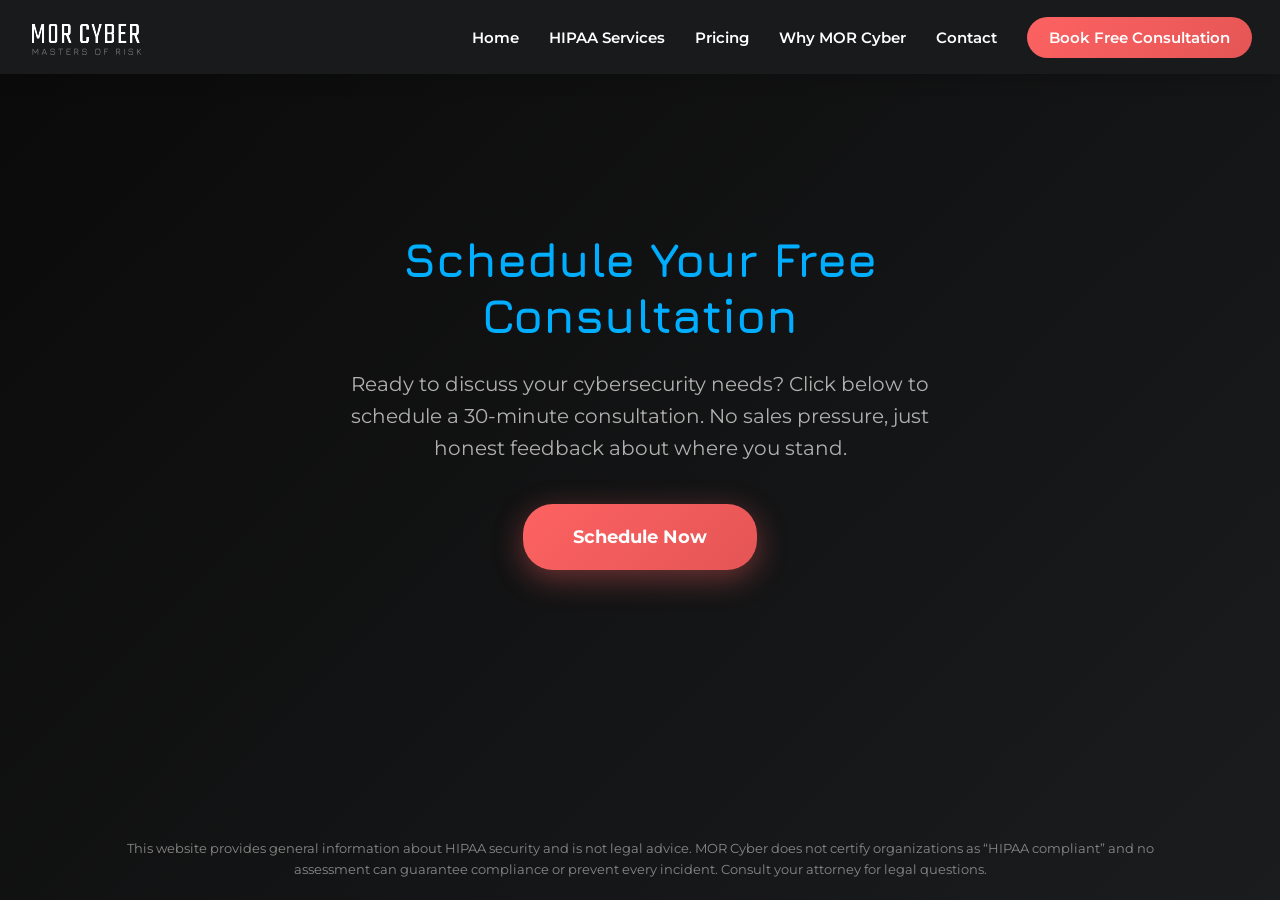
==== commit b812a137: "HIPAA-focused redesign: new homepage, HIPAA pricing, unified nav, contact fallback, legal note" ====
--- a/get-started.html
+++ b/get-started.html
@@ -80,13 +80,14 @@
             .navbar { padding: 15px 20px; }
         }
     </style>
-</head>
+    <link rel="stylesheet" href="site.css">
+    </head>
 <body>
-    <nav class="navbar">
-        <a href="index.html">
-            <img src="MOR Cyber Logo horizontal.svg" alt="MOR CYBER" class="logo">
-        </a>
-    </nav>
+    <nav class="mc-nav"><div class="mc-nav-in">
+  <a href="index.html"><img src="MOR Cyber Logo horizontal.svg" alt="MOR CYBER - Masters of Risk"></a>
+  <button class="mc-burger" aria-label="Menu" onclick="this.nextElementSibling.classList.toggle('open')"><span></span><span></span><span></span></button>
+  <ul class="mc-menu"><li><a href="index.html">Home</a></li><li><a href="services.html">HIPAA Services</a></li><li><a href="index.html#pricing">Pricing</a></li><li><a href="why-morcyber.html">Why MOR Cyber</a></li><li><a href="index.html#contact">Contact</a></li><li><a class="mc-cta" href="https://api.leadconnectorhq.com/widget/booking/ksTohxYXbGWFsCw7DhUz" target="_blank" rel="noopener">Book Free Consultation</a></li></ul>
+</div></nav>
     
     <div class="container">
         <div class="content">
@@ -95,5 +96,6 @@
             <a href="https://api.leadconnectorhq.com/widget/booking/ksTohxYXbGWFsCw7DhUz" class="btn">Schedule Now</a>
         </div>
     </div>
+<div style="padding:20px 0"><p class="mc-legal">This website provides general information about HIPAA security and is not legal advice. MOR Cyber does not certify organizations as &ldquo;HIPAA compliant&rdquo; and no assessment can guarantee compliance or prevent every incident. Consult your attorney for legal questions.</p></div>
 </body>
 </html>
--- a/site.css
+++ b/site.css
@@ -0,0 +1,13 @@
+/* Shared MOR Cyber styles (nav, footer note, contact form) - used on every page */
+:root{--mc-blue:#00AEFF;--mc-red:#FD6262;--mc-dark:#1B1C1E;--mc-gray:#7D7D7D}
+.mc-nav{position:fixed;top:0;left:0;right:0;z-index:1000;background:rgba(27,28,30,.96);backdrop-filter:blur(10px);box-shadow:0 2px 20px rgba(0,0,0,.2)}
+.mc-nav-in{max-width:1300px;margin:0 auto;padding:14px 28px;display:flex;align-items:center;justify-content:space-between;gap:20px}
+.mc-nav img{height:46px;width:auto;display:block}
+.mc-menu{display:flex;gap:30px;list-style:none;align-items:center;margin:0;padding:0}
+.mc-menu a{color:#fff;text-decoration:none;font:600 15px 'Montserrat',sans-serif}
+.mc-menu a:hover,.mc-menu a.active{color:var(--mc-blue)}
+.mc-menu a.mc-cta{background:linear-gradient(135deg,var(--mc-red),#e55555);padding:11px 22px;border-radius:30px;color:#fff}
+.mc-burger{display:none;background:none;border:0;cursor:pointer;padding:6px}
+.mc-burger span{display:block;width:26px;height:3px;background:#fff;margin:5px 0}
+@media(max-width:900px){.mc-burger{display:block}.mc-menu{display:none;position:absolute;top:100%;left:0;right:0;flex-direction:column;background:#1B1C1E;padding:20px 0;gap:18px}.mc-menu.open{display:flex}}
+.mc-legal{max-width:1100px;margin:18px auto 0;padding:0 20px;color:#888;font-size:13px;line-height:1.6;text-align:center;font-family:'Montserrat',sans-serif}
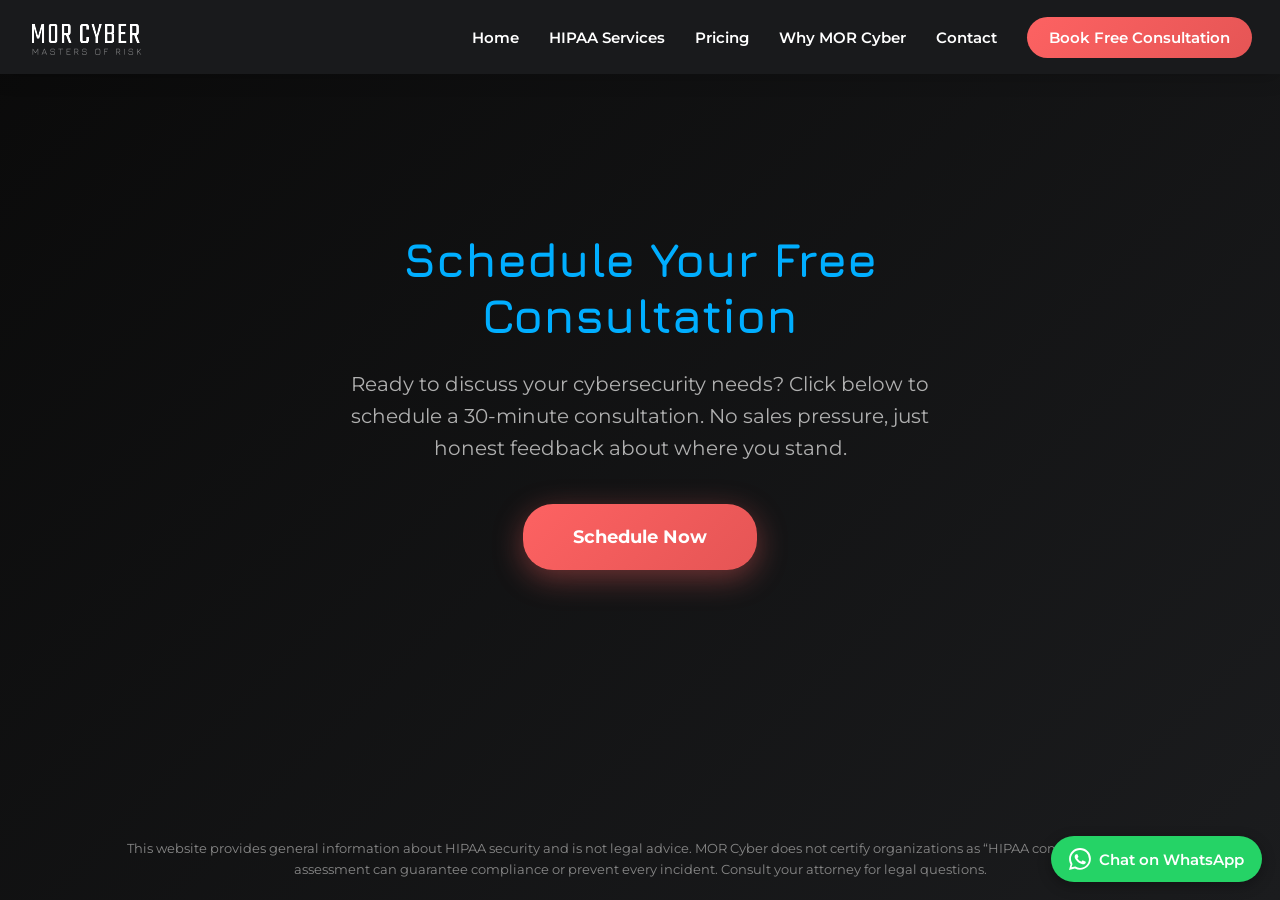
==== commit 78682904: "Add WhatsApp chat button" ====
--- a/get-started.html
+++ b/get-started.html
@@ -81,19 +81,20 @@
         }
     </style>
     <link rel="stylesheet" href="site.css">
-    </head>
+    <script src="whatsapp.js" defer></script>
+</head>
 <body>
     <nav class="mc-nav"><div class="mc-nav-in">
   <a href="index.html"><img src="MOR Cyber Logo horizontal.svg" alt="MOR CYBER - Masters of Risk"></a>
   <button class="mc-burger" aria-label="Menu" onclick="this.nextElementSibling.classList.toggle('open')"><span></span><span></span><span></span></button>
-  <ul class="mc-menu"><li><a href="index.html">Home</a></li><li><a href="services.html">HIPAA Services</a></li><li><a href="index.html#pricing">Pricing</a></li><li><a href="why-morcyber.html">Why MOR Cyber</a></li><li><a href="index.html#contact">Contact</a></li><li><a class="mc-cta" href="https://api.leadconnectorhq.com/widget/booking/ksTohxYXbGWFsCw7DhUz" target="_blank" rel="noopener">Book Free Consultation</a></li></ul>
+  <ul class="mc-menu"><li><a href="index.html">Home</a></li><li><a href="services.html">HIPAA Services</a></li><li><a href="index.html#pricing">Pricing</a></li><li><a href="why-morcyber.html">Why MOR Cyber</a></li><li><a href="index.html#contact">Contact</a></li><li><a class="mc-cta" href="https://outlook.office.com/book/Free30MinHIPAAConsultation@Morcyber.com/" target="_blank" rel="noopener">Book Free Consultation</a></li></ul>
 </div></nav>
     
     <div class="container">
         <div class="content">
             <h1>Schedule Your Free Consultation</h1>
             <p>Ready to discuss your cybersecurity needs? Click below to schedule a 30-minute consultation. No sales pressure, just honest feedback about where you stand.</p>
-            <a href="https://api.leadconnectorhq.com/widget/booking/ksTohxYXbGWFsCw7DhUz" class="btn">Schedule Now</a>
+            <a href="https://outlook.office.com/book/Free30MinHIPAAConsultation@Morcyber.com/" class="btn">Schedule Now</a>
         </div>
     </div>
 <div style="padding:20px 0"><p class="mc-legal">This website provides general information about HIPAA security and is not legal advice. MOR Cyber does not certify organizations as &ldquo;HIPAA compliant&rdquo; and no assessment can guarantee compliance or prevent every incident. Consult your attorney for legal questions.</p></div>
